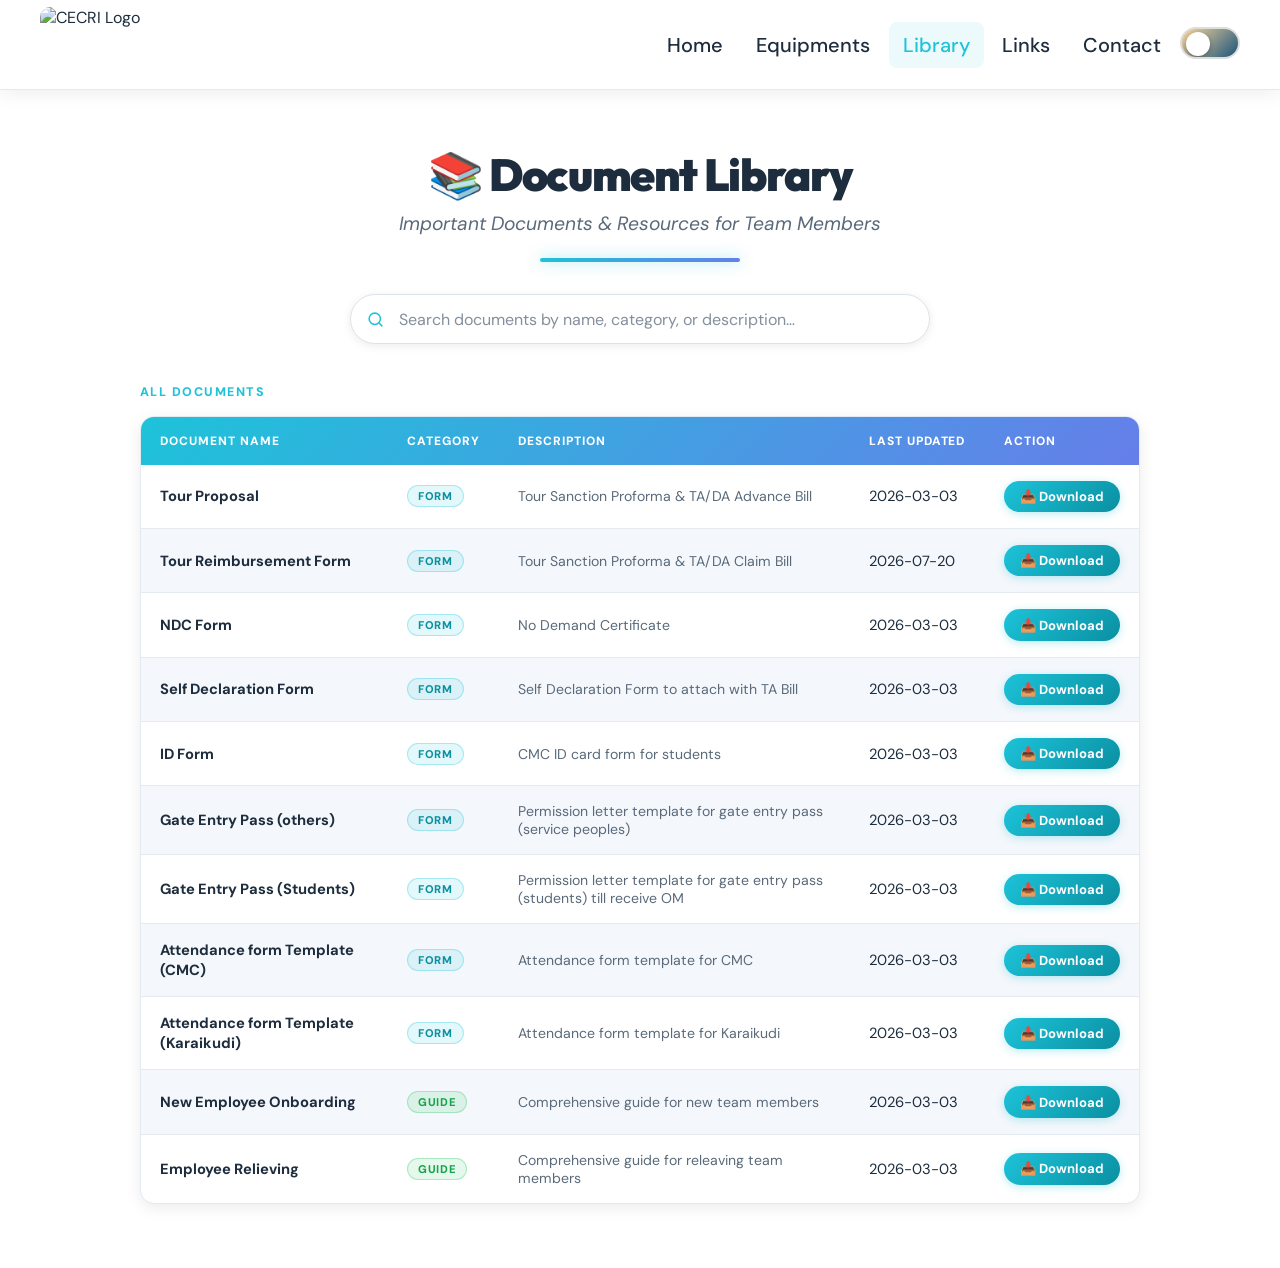
==== library.html @ 06e2d065 "Added TA bill" ====
<!DOCTYPE html>
<html lang="en">
<head>
  <meta charset="UTF-8"/>
  <meta name="viewport" content="width=device-width, initial-scale=1"/>
  <title>Document Library – CSIR-CECRI</title>
  <script>
    (function() {
      try {
        var theme = localStorage.getItem('theme');
        if (theme === 'dark') document.documentElement.setAttribute('data-theme', 'dark');
      } catch(e) {}
    })();
  </script>
  <link rel="preconnect" href="https://fonts.googleapis.com"/>
  <link rel="preconnect" href="https://fonts.gstatic.com" crossorigin/>
  <link href="https://fonts.googleapis.com/css2?family=Outfit:wght@700;800;900&family=Syne:wght@400;600;700;800&family=DM+Sans:ital,opsz,wght@0,9..40,300;0,9..40,400;0,9..40,500;1,9..40,300&display=swap" rel="stylesheet"/>
  <link rel="stylesheet" href="https://cdnjs.cloudflare.com/ajax/libs/font-awesome/6.5.0/css/all.min.css"/>
  <style>
    :root {
      --nav-h: 90px;
      --bg-primary:    #ffffff;
      --bg-secondary:  #f4f7fb;
      --text-primary:  #1e2d3d;
      --text-secondary:#5a6a7a;
      --card-bg:       #ffffff;
      --card-shadow:   rgba(0,0,0,0.08);
      --nav-bg:        rgba(255,255,255,0.92);
      --nav-shadow:    rgba(0,0,0,0.08);
      --input-bg:      #ffffff;
      --input-border:  #dde3ec;
      --border-color:  #e4eaf2;
      --border-radius: 14px;
      --accent:        #1dc3d9;
      --accent-dark:   #0a8fa1;
    }
    [data-theme="dark"] {
      --bg-primary:    #0f1923;
      --bg-secondary:  #141f2e;
      --text-primary:  #e8edf2;
      --text-secondary:#8a9bb0;
      --card-bg:       #1a2a3a;
      --card-shadow:   rgba(0,0,0,0.4);
      --nav-bg:        rgba(20,31,46,0.95);
      --nav-shadow:    rgba(0,0,0,0.5);
      --input-bg:      #1a2a3a;
      --input-border:  #2a3d52;
      --border-color:  #243348;
    }

    *, *::before, *::after { margin:0; padding:0; box-sizing:border-box; }
    html { scroll-behavior:smooth; overflow-x:hidden; }
    body {
      font-family:'DM Sans',Arial,sans-serif;
      background-color:var(--bg-primary);
      color:var(--text-primary);
      transition:background 0.35s ease, color 0.35s ease;
      overflow-x:hidden;
    }

    /* ── NAV ── */
    .nav {
      position:fixed; width:100%; z-index:1000;
      background-color:var(--nav-bg);
      backdrop-filter:blur(14px); -webkit-backdrop-filter:blur(14px);
      box-shadow:0 2px 20px var(--nav-shadow);
      display:flex; align-items:center; justify-content:space-between;
      padding:0 40px; height:var(--nav-h);
      top:0; left:0; border-bottom:1px solid var(--border-color);
    }
    .logo img { max-width:100px; height:75px; display:block; border-radius:10px; }
    .nav_ele { display:flex; align-items:center; }
    .mini_nav { display:flex; align-items:center; gap:0.3rem; list-style:none; margin:0; padding:0; }
    .mini_nav li { list-style-type:none; color:var(--text-primary); font-family:'DM Sans',sans-serif; font-size:20px; font-weight:500; }
    .mini_nav a { color:var(--text-primary); text-decoration:none; display:inline-block; padding:10px 14px; border-radius:8px; transition:background 0.2s; }
    .mini_nav a:hover, .mini_nav a.active { background:rgba(29,195,217,0.08); }
    .mini_nav a:hover li, .mini_nav a.active li { color:var(--accent); }

    .theme-toggle {
      background:linear-gradient(135deg,#ffd89b 0%,#19547b 100%);
      border:2px solid #ddd; border-radius:50px;
      width:60px; height:32px; cursor:pointer;
      position:relative; transition:all 0.4s; padding:0; overflow:hidden; flex-shrink:0;
    }
    .theme-toggle:hover { box-shadow:0 0 15px rgba(102,126,234,0.6); transform:scale(1.05); }
    .theme-toggle i { position:absolute; top:50%; transform:translateY(-50%); font-size:0.9rem; transition:all 0.4s; z-index:1; }
    .theme-toggle i.fa-moon { left:10px; color:#ffd700; opacity:1; }
    .theme-toggle i.fa-sun  { right:10px; color:#fff; opacity:0; }
    [data-theme="dark"] .theme-toggle { background:linear-gradient(135deg,#667eea 0%,#764ba2 100%); border-color:#764ba2; }
    [data-theme="dark"] .theme-toggle i.fa-moon { opacity:0; left:-20px; }
    [data-theme="dark"] .theme-toggle i.fa-sun  { opacity:1; right:10px; color:#ffd700; }
    .theme-toggle::before {
      content:''; position:absolute; width:24px; height:24px; background:white;
      border-radius:50%; top:3px; left:4px;
      transition:all 0.4s cubic-bezier(0.68,-0.55,0.265,1.55);
      box-shadow:0 2px 5px rgba(0,0,0,0.3); z-index:2;
    }
    [data-theme="dark"] .theme-toggle::before { left:calc(100% - 28px); background:#2c3e50; }

    .hamburger { display:none; background:none; border:none; cursor:pointer; padding:10px; z-index:1001; }
    .hamburger span { display:block; width:28px; height:3px; background:var(--text-primary); position:relative; transition:all 0.3s; border-radius:2px; }
    .hamburger span::before, .hamburger span::after { content:''; position:absolute; width:28px; height:3px; background:var(--text-primary); transition:all 0.3s; border-radius:2px; }
    .hamburger span::before { top:-8px; }
    .hamburger span::after  { top:8px; }
    .hamburger.active span             { background:transparent; }
    .hamburger.active span::before     { top:0; transform:rotate(45deg); }
    .hamburger.active span::after      { top:0; transform:rotate(-45deg); }

    /* ── PAGE ── */
    .page {
      min-height:100vh;
      padding:calc(var(--nav-h) + 3.5rem) 2rem 4rem;
      background-image:
        radial-gradient(circle, rgba(29,195,217,0.13) 1px, transparent 1px),
        radial-gradient(ellipse 75% 55% at 15% 25%, rgba(29,195,217,0.11) 0%, transparent 60%),
        radial-gradient(ellipse 55% 50% at 85% 70%, rgba(102,126,234,0.09) 0%, transparent 55%),
        var(--bg-secondary);
      background-size:34px 34px, auto, auto, auto;
    }

    .hero { text-align:center; margin-bottom:2.5rem; }
    .hero h1 {
      font-family:'Outfit','Syne',sans-serif;
      font-size:clamp(1.8rem,4vw,2.8rem); font-weight:900; letter-spacing:-0.03em;
      color:var(--text-primary); margin-bottom:0.5rem;
    }
    .hero p { font-style:italic; color:var(--text-secondary); font-size:clamp(1rem,2vw,1.2rem); margin-bottom:1.4rem; }
    .hero-divider {
      width:min(200px,60%); height:4px;
      background:linear-gradient(90deg,var(--accent),#667eea);
      border-radius:4px; margin:0 auto 2rem;
      box-shadow:0 0 14px rgba(29,195,217,0.5);
    }

    .search-wrap { max-width:580px; margin:0 auto 2.5rem; }
    .search-wrap input {
      width:100%; padding:0.82rem 2rem 0.82rem 3rem;
      border:1.5px solid var(--input-border); border-radius:50px;
      font-family:'DM Sans',sans-serif; font-size:1rem;
      background-color:var(--input-bg); color:var(--text-primary);
      outline:none; box-shadow:0 2px 10px var(--card-shadow);
      transition:border-color 0.3s, box-shadow 0.3s, background 0.35s;
      background-image:url("data:image/svg+xml,%3Csvg xmlns='http://www.w3.org/2000/svg' width='17' height='17' viewBox='0 0 24 24' fill='none' stroke='%231dc3d9' stroke-width='2.2' stroke-linecap='round' stroke-linejoin='round'%3E%3Ccircle cx='11' cy='11' r='8'/%3E%3Cpath d='m21 21-4.35-4.35'/%3E%3C/svg%3E");
      background-repeat:no-repeat; background-position:1rem center;
    }
    .search-wrap input::placeholder { color:var(--text-secondary); opacity:0.75; }
    .search-wrap input:focus { border-color:var(--accent); box-shadow:0 0 0 4px rgba(29,195,217,0.15); }

    .section-label {
      max-width:1000px; margin:0 auto 1rem;
      font-size:0.78rem; font-weight:800; text-transform:uppercase; letter-spacing:0.12em; color:var(--accent);
    }

    /* ── TABLE ── */
    .table-wrap {
      max-width:1000px; margin:0 auto;
      background:var(--card-bg); border:1px solid var(--border-color);
      border-radius:var(--border-radius); overflow:hidden;
      box-shadow:0 4px 16px var(--card-shadow);
      transition:background 0.35s, border-color 0.35s;
    }
    .table-wrap table { width:100%; border-collapse:collapse; }

    thead tr { background:linear-gradient(135deg,var(--accent),#667eea); }
    thead th {
      padding:1rem 1.2rem; text-align:left;
      font-size:0.75rem; font-weight:800; text-transform:uppercase;
      letter-spacing:0.08em; color:#ffffff; white-space:nowrap;
    }

    tbody tr { border-bottom:1px solid var(--border-color); transition:background 0.15s; }
    tbody tr:last-child { border-bottom:none; }
    tbody tr:nth-child(even) { background:var(--bg-secondary); }
    tbody tr:hover { background:rgba(29,195,217,0.05); }
    tbody tr.hidden { display:none; }

    td {
      padding:1rem 1.2rem; font-size:0.92rem;
      vertical-align:middle; color:var(--text-primary);
    }
    .doc-name { font-weight:700; }
    .doc-desc  { color:var(--text-secondary); font-size:0.88rem; }

    .badge {
      display:inline-block; padding:3px 10px; border-radius:20px;
      font-size:0.7rem; font-weight:800; text-transform:uppercase; letter-spacing:0.05em; white-space:nowrap;
    }
    .badge-form  { background:rgba(29,195,217,0.12); color:#0a8fa1; border:1px solid rgba(29,195,217,0.3); }
    .badge-guide  { background:rgba(34,197,94,0.12);  color:#16a34a; border:1px solid rgba(34,197,94,0.3); }
    .badge-manual { background:rgba(234,179,8,0.12);  color:#b45309; border:1px solid rgba(234,179,8,0.3); }
    .badge-policy   { background:rgba(102,126,234,0.12);color:#4f3cc9; border:1px solid rgba(102,126,234,0.3); }
    [data-theme="dark"] .badge-manual  { background:rgba(29,195,217,0.18); color:#1dc3d9; border-color:rgba(29,195,217,0.35); }
    [data-theme="dark"] .badge-policy  { background:rgba(34,197,94,0.18);  color:#4ade80; border-color:rgba(34,197,94,0.35); }
    [data-theme="dark"] .badge-form    { background:rgba(234,179,8,0.18);  color:#fbbf24; border-color:rgba(234,179,8,0.35); }
    [data-theme="dark"] .badge-guide   { background:rgba(102,126,234,0.18);color:#a5b4fc; border-color:rgba(102,126,234,0.35); }

    .dl-btn {
      display:inline-flex; align-items:center; gap:5px;
      padding:0.45rem 1rem; border:none; border-radius:50px;
      background:linear-gradient(135deg,var(--accent),var(--accent-dark));
      color:white; font-family:'DM Sans',sans-serif; font-size:0.82rem; font-weight:700;
      cursor:pointer; white-space:nowrap;
      box-shadow:0 2px 8px rgba(29,195,217,0.3);
      transition:transform 0.2s, box-shadow 0.2s, opacity 0.2s;
    }
    .dl-btn:hover { opacity:0.9; transform:translateY(-1px); box-shadow:0 4px 14px rgba(29,195,217,0.4); }

    /* Mobile card view – hide table, show cards on small screens */
    .mobile-cards { display:none; flex-direction:column; gap:1rem; max-width:1000px; margin:0 auto; }
    .mob-card {
      background:var(--card-bg); border:1px solid var(--border-color);
      border-radius:var(--border-radius); padding:1.2rem 1.4rem;
      box-shadow:0 4px 16px var(--card-shadow);
    }
    .mob-card.hidden { display:none; }
    .mob-card-title { font-family:'Outfit',sans-serif; font-weight:800; font-size:1rem; margin-bottom:0.5rem; }
    .mob-card-meta  { font-size:0.85rem; color:var(--text-secondary); margin-bottom:0.3rem; }
    .mob-card-footer { display:flex; align-items:center; justify-content:space-between; margin-top:0.8rem; flex-wrap:wrap; gap:0.5rem; }

    .no-results {
      text-align:center; padding:3rem 1rem;
      background:var(--card-bg); border:1px solid var(--border-color);
      border-radius:var(--border-radius); max-width:1000px; margin:0 auto; display:none;
    }
    .no-results h3 { font-size:1.1rem; margin-bottom:0.4rem; }
    .no-results p  { color:var(--text-secondary); font-size:0.9rem; }

    /* ── RESPONSIVE ── */
    @media (max-width:768px) {
      .hamburger { display:block; }
      .nav_ele {
        position:fixed; top:var(--nav-h); right:0;
        width:260px; height:calc(100vh - var(--nav-h));
        background-color:rgba(10,20,35,0.95);
        backdrop-filter:blur(12px); -webkit-backdrop-filter:blur(12px);
        flex-direction:column; justify-content:flex-start; align-items:flex-start;
        transform:translateX(100%); transition:transform 0.3s;
        overflow-y:auto; border-left:1px solid rgba(29,195,217,0.15);
      }
      .nav_ele.open { transform:translateX(0); }
      .mini_nav { flex-direction:column; width:100%; gap:0; align-items:flex-start; }
      .mini_nav a { color:white; padding:16px 22px; width:100%; display:block; border-radius:0; border-bottom:1px solid rgba(255,255,255,0.06); }
      .mini_nav li { color:white; font-size:16px; }
      .theme-toggle { margin:16px 22px; }
      .nav { padding:0 20px; }
      .page { padding:calc(var(--nav-h) + 2rem) 1.2rem 3rem; }

      /* switch to card layout on mobile */
      .table-wrap { display:none; }
      .mobile-cards { display:flex; }
    }
    @media (max-width:480px) {
      :root { --nav-h:70px; }
      .nav { height:70px; padding:0 15px; }
      .logo img { max-width:75px; height:42px; }
    }
    @media (max-width:360px) {
      :root { --nav-h:65px; }
      .nav { height:65px; padding:0 12px; }
      .logo img { max-width:65px; height:38px; }
    }
  </style>
</head>
<body>

<div class="nav">
  <div class="logo">
    <img src="assets/images/logo.jpeg" alt="CECRI Logo"/>
  </div>
  <div class="hamburger" onclick="toggleMenu(event)"><span></span></div>
  <div class="nav_ele" id="navMenu">
    <ul class="mini_nav">
      <a href="index.html"><li>Home</li></a>
      <a href="index.html#catalog"><li>Equipments</li></a>
      <a href="library.html" class="active"><li>Library</li></a>
      <a href="links.html"><li>Links</li></a>
      <a href="index.html#contact"><li>Contact</li></a>
      <li>
        <button class="theme-toggle" onclick="toggleTheme()" id="themeToggle">
          <i class="fas fa-moon" id="themeIcon"></i>
        </button>
      </li>
    </ul>
  </div>
</div>

<div class="page">
  <div class="hero">
    <h1>📚 Document Library</h1>
    <p>Important Documents &amp; Resources for Team Members</p>
    <div class="hero-divider"></div>
    <div class="search-wrap">
      <input type="text" id="searchInput" placeholder="Search documents by name, category, or description…"/>
    </div>
  </div>

  <div class="section-label">All Documents</div>

  <!-- Desktop Table -->
  <div class="table-wrap" id="tableWrap">
    <table id="docTable">
      <thead>
        <tr>
          <th>Document Name</th>
          <th>Category</th>
          <th>Description</th>
          <th>Last Updated</th>
          <th>Action</th>
        </tr>
      </thead>
      <tbody>
        <tr>
          <td class="doc-name">Tour Proposal</td>
          <td><span class="badge badge-form">Form</span></td>
          <td class="doc-desc">Tour Sanction Proforma & TA/DA Advance Bill</td>
          <td>2026-03-03</td>
          <td><button class="dl-btn" onclick="location.href='assets/forms/Tour Proposal form.pdf'">📥 Download</button></td>
        </tr>

        <tr>
          <td class="doc-name">Tour Reimbursement Form</td>
          <td><span class="badge badge-form">Form</span></td>
          <td class="doc-desc">Tour Sanction Proforma & TA/DA Claim Bill</td>
          <td>2026-07-20</td>
          <td><button class="dl-btn" onclick="location.href='assets/forms/T.A-Bill.doc'">📥 Download</button></td>
        </tr>

        <tr>
          <td class="doc-name">NDC Form</td>
          <td><span class="badge badge-form">Form</span></td>
          <td class="doc-desc">No Demand Certificate</td>
          <td>2026-03-03</td>
          <td><button class="dl-btn" onclick="location.href='assets/forms/NDC form.pdf'">📥 Download</button></td>
        </tr>
        <tr>
          <td class="doc-name">Self Declaration Form</td>
          <td><span class="badge badge-form">Form</span></td>
          <td class="doc-desc">Self Declaration Form to attach with TA Bill</td>
          <td>2026-03-03</td>
          <td><button class="dl-btn" onclick="location.href='assets/forms/Self Declaration form.pdf'">📥 Download</button></td>
        </tr>

        <tr>
          <td class="doc-name">ID Form</td>
          <td><span class="badge badge-form">Form</span></td>
          <td class="doc-desc"> CMC ID card form for students</td>
          <td>2026-03-03</td>
          <td><button class="dl-btn" onclick="location.href='assets/forms/Id form.pdf'">📥 Download</button></td>
        </tr>

        <tr>
          <td class="doc-name">Gate Entry Pass (others)</td>
          <td><span class="badge badge-form">Form</span></td>
          <td class="doc-desc"> Permission letter template for gate entry pass (service peoples) </td>
          <td>2026-03-03</td>
          <td><button class="dl-btn" onclick="location.href='assets/forms/Noting-gate entry.docx'">📥 Download</button></td>
        </tr>


        <tr>
          <td class="doc-name">Gate Entry Pass (Students)</td>
          <td><span class="badge badge-form">Form</span></td>
          <td class="doc-desc"> Permission letter template for gate entry pass (students) till receive OM </td>
          <td>2026-03-03</td>
          <td><button class="dl-btn" onclick="location.href='assets/forms/Student gate pass.docx'">📥 Download</button></td>
        </tr>


        <tr>
          <td class="doc-name">Attendance form Template (CMC)</td>
          <td><span class="badge badge-form">Form</span></td>
          <td class="doc-desc"> Attendance form template for CMC </td>
          <td>2026-03-03</td>
          <td><button class="dl-btn" onclick="location.href='assets/forms/Attendance sheet Template (CMC).docx'">📥 Download</button></td>
        </tr>


        <tr>
          <td class="doc-name">Attendance form Template (Karaikudi)</td>
          <td><span class="badge badge-form">Form</span></td>
          <td class="doc-desc"> Attendance form template for Karaikudi </td>
          <td>2026-03-03</td>
          <td><button class="dl-btn" onclick="location.href='assets/forms/Attendance sheet template (karaikudi).docx'">📥 Download</button></td>
        </tr>

        <tr>
          <td class="doc-name">New Employee Onboarding</td>
          <td><span class="badge badge-guide">Guide</span></td>
          <td class="doc-desc">Comprehensive guide for new team members</td>
          <td>2026-03-03</td>
          <td><button class="dl-btn" onclick="location.href='assets/guides/onboarding-guide.pdf'">📥 Download</button></td>
        </tr>

        <tr>
          <td class="doc-name">Employee Relieving</td>
          <td><span class="badge badge-guide">Guide</span></td>
          <td class="doc-desc">Comprehensive guide for releaving team members</td>
          <td>2026-03-03</td>
          <td><button class="dl-btn" onclick="location.href='assets/forms/Process Involved in Getting NDC certificate.docx'">📥 Download</button></td>
        </tr>


      </tbody> 
    </table>
  </div>

  <!-- Mobile Cards (shown on small screens) -->
  <div class="mobile-cards" id="mobileCards">
    <div class="mob-card" data-search="Tour Proposal Form Tour Sanction Proforma & TA/DA Advance Bill 2026-03-03">
      <div class="mob-card-title">Tour Proposal</div>
      <div class="mob-card-meta">📅 2026-03-03 &nbsp;·&nbsp; Tour Sanction Proforma & TA/DA Advance Bill</div>
      <div class="mob-card-footer">
        <span class="badge badge-form">Form</span>
        <button class="dl-btn" onclick="location.href='assets/forms/Tour proposal form.pdf'">📥 Download</button>
      </div>
    </div>

      <div class="mobile-cards" id="mobileCards">
    <div class="mob-card" data-search="Tour Reimbursement Form Tour Sanction Proforma & TA/DA Claim Bill 2026-07-20">
      <div class="mob-card-title">Tour Reimbursement Form</div>
      <div class="mob-card-meta">📅 2026-07-20 &nbsp;·&nbsp; Tour Sanction Proforma & TA/DA Claim Bill</div>
      <div class="mob-card-footer">
        <span class="badge badge-form">Form</span>
        <button class="dl-btn" onclick="location.href='assets/forms/T.A-Bill.doc'">📥 Download</button>
      </div>
    </div>


    <div class="mob-card" data-search="NDC Form policy workplace safety guidelines and procedures 2026-03-03">
      <div class="mob-card-title">NDC Form</div>
      <div class="mob-card-meta">📅 2026-03-03 &nbsp;·&nbsp; No Demand Certificate</div>
      <div class="mob-card-footer">
        <span class="badge badge-form">Form</span>
        <button class="dl-btn" onclick="location.href='assets/forms/NDC form.pdf'">📥 Download</button>
      </div>
    </div>

        <div class="mob-card" data-search="Self Declaration Form Self Declaration Form to attach with TA Bill 2026-03-03">
      <div class="mob-card-title">Self Declaration Form</div>
      <div class="mob-card-meta">📅 2026-03-03 &nbsp;·&nbsp; Self Declaration Form to attach with TA Bill</div>
      <div class="mob-card-footer">
        <span class="badge badge-form">Form</span>
        <button class="dl-btn" onclick="location.href='assets/forms/Self Declaration form.pdf'">📥 Download</button>
      </div>
    </div>


        <div class="mob-card" data-search="ID Form CMC ID card form for students 2026-03-03">
      <div class="mob-card-title">ID Form</div>
      <div class="mob-card-meta">📅 2026-03-03 &nbsp;·&nbsp;  CMC ID card form for students</div>
      <div class="mob-card-footer">
        <span class="badge badge-form">Form</span>
        <button class="dl-btn" onclick="location.href='assets/forms/Id form.pdf'">📥 Download</button>
      </div>
    </div>

    
    
      <div class="mob-card" data-search="Permission letter template for gate entry pass (service people) 2026-03-03">
      <div class="mob-card-title">Gate Entry Pass (others)</div>
      <div class="mob-card-meta">📅 2026-03-03 &nbsp;·&nbsp; Permission letter template for gate entry pass (service peoples)</div>
      <div class="mob-card-footer">
        <span class="badge badge-form">Form</span>
        <button class="dl-btn" onclick="location.href='assets/forms/Noting-gate entry.docx'">📥 Download</button>
      </div>
    </div>

    
      <div class="mob-card" data-search="Gate Entry Pass (Students) Permission letter template for gate entry pass (students) till receive OM 2026-03-03">
      <div class="mob-card-title">Gate Entry Pass (Students)</div>
      <div class="mob-card-meta">📅 2026-03-03 &nbsp;·&nbsp; Permission letter template for gate entry pass (students) till receive OM</div>
      <div class="mob-card-footer">
        <span class="badge badge-form">Form</span>
        <button class="dl-btn" onclick="location.href='assets/forms/Student gate pass.docx'">📥 Download</button>
      </div>
    </div>

        <div class="mob-card" data-search="Attendance form Template (CMC) CMC 2026-03-03">
      <div class="mob-card-title">Attendance form Template (CMC)</div>
      <div class="mob-card-meta">📅 2026-03-03 &nbsp;·&nbsp; Attendance form template for CMC </div>
      <div class="mob-card-footer">
        <span class="badge badge-form">Form</span>
        <button class="dl-btn" onclick="location.href='assets/forms/Attendance sheet Template (CMC).docx'">📥 Download</button>
      </div>
    </div>


     <div class="mob-card" data-search="Attendance form template for Karaikudi 2026-03-03">
      <div class="mob-card-title">Attendance form Template (Karaikudi)</div>
      <div class="mob-card-meta">📅 2026-03-03 &nbsp;·&nbsp; Attendance form template for Karaikudi </div>
      <div class="mob-card-footer">
        <span class="badge badge-form">Form</span>
        <button class="dl-btn" onclick="location.href='assets/forms/Attendance sheet template (karaikudi).docx'">📥 Download</button>
      </div>
    </div>

    <div class="mob-card" data-search="new employee onboarding guide comprehensive guide for new team members 2024-11-01">
      <div class="mob-card-title">New Employee Onboarding</div>
      <div class="mob-card-meta">📅 2026-03-03 &nbsp;·&nbsp; Comprehensive guide for new team members</div>
      <div class="mob-card-footer">
        <span class="badge badge-guide">Guide</span>
        <button class="dl-btn" onclick="location.href='assets/forms/Process Involved in Getting NDC certificate.docx'">📥 Download</button>
      </div>
    </div>


        <div class="mob-card" data-search="Employee Relieving Comprehensive guide for releaving team members 2024-11-01">
      <div class="mob-card-title">Employee Relieving</div>
      <div class="mob-card-meta">📅 2026-03-03 &nbsp;·&nbsp; Comprehensive guide for releaving team members </div>
      <div class="mob-card-footer">
        <span class="badge badge-guide">Guide</span>
        <button class="dl-btn" onclick="location.href='assets/forms/Process Involved in Getting NDC certificate.docx'">📥 Download</button>
      </div>
    </div>
  </div>

  <div class="no-results" id="noResults">
    <h3>No documents found</h3>
    <p>Try adjusting your search terms</p>
  </div>
</div>

<script>
  // ── HAMBURGER ──
  function toggleMenu(event) {
    event.stopPropagation();
    document.getElementById('navMenu').classList.toggle('open');
    document.querySelector('.hamburger').classList.toggle('active');
  }
  document.querySelectorAll('.mini_nav a').forEach(function(link) {
    link.addEventListener('click', function() {
      document.getElementById('navMenu').classList.remove('open');
      document.querySelector('.hamburger').classList.remove('active');
    });
  });
  document.addEventListener('click', function(event) {
    const navMenu = document.getElementById('navMenu');
    const hamburger = document.querySelector('.hamburger');
    if (navMenu.classList.contains('open') && !navMenu.contains(event.target) && !hamburger.contains(event.target)) {
      navMenu.classList.remove('open');
      hamburger.classList.remove('active');
    }
  });
  window.addEventListener('resize', function() {
    if (window.innerWidth > 768) {
      document.getElementById('navMenu').classList.remove('open');
      document.querySelector('.hamburger').classList.remove('active');
    }
  });

  // ── THEME ──
  function toggleTheme() {
    const html = document.documentElement;
    const icon = document.getElementById('themeIcon');
    const isDark = html.getAttribute('data-theme') === 'dark';
    if (isDark) {
      html.removeAttribute('data-theme');
      if (icon) icon.className = 'fas fa-moon';
      localStorage.setItem('theme', 'light');
    } else {
      html.setAttribute('data-theme', 'dark');
      if (icon) icon.className = 'fas fa-sun';
      localStorage.setItem('theme', 'dark');
    }
  }
  document.addEventListener('DOMContentLoaded', function() {
    const icon = document.getElementById('themeIcon');
    if (localStorage.getItem('theme') === 'dark') { if (icon) icon.className = 'fas fa-sun'; }
    else { if (icon) icon.className = 'fas fa-moon'; }
  });

  // ── SEARCH (works for both table rows and mobile cards) ──
  const searchInput  = document.getElementById('searchInput');
  const tableRows    = document.querySelectorAll('#docTable tbody tr');
  const mobileCards  = document.querySelectorAll('.mob-card');
  const tableWrap    = document.getElementById('tableWrap');
  const mobileWrap   = document.getElementById('mobileCards');
  const noResults    = document.getElementById('noResults');

  searchInput.addEventListener('input', function() {
    const q = this.value.toLowerCase().trim();
    let visibleT = 0, visibleM = 0;

    tableRows.forEach(function(row) {
      const match = row.textContent.toLowerCase().includes(q);
      row.classList.toggle('hidden', !match);
      if (match) visibleT++;
    });
    mobileCards.forEach(function(card) {
      const match = (card.dataset.search + ' ' + card.textContent).toLowerCase().includes(q);
      card.classList.toggle('hidden', !match);
      if (match) visibleM++;
    });

    const isMobile = window.innerWidth <= 768;
    const visible  = isMobile ? visibleM : visibleT;
    const empty    = visible === 0 && q !== '';

    noResults.style.display = empty ? 'block' : 'none';
    if (!isMobile) tableWrap.style.display  = empty ? 'none' : 'block';
    if (isMobile)  mobileWrap.style.display = empty ? 'none' : 'flex';
  });
</script>
</body>
</html>
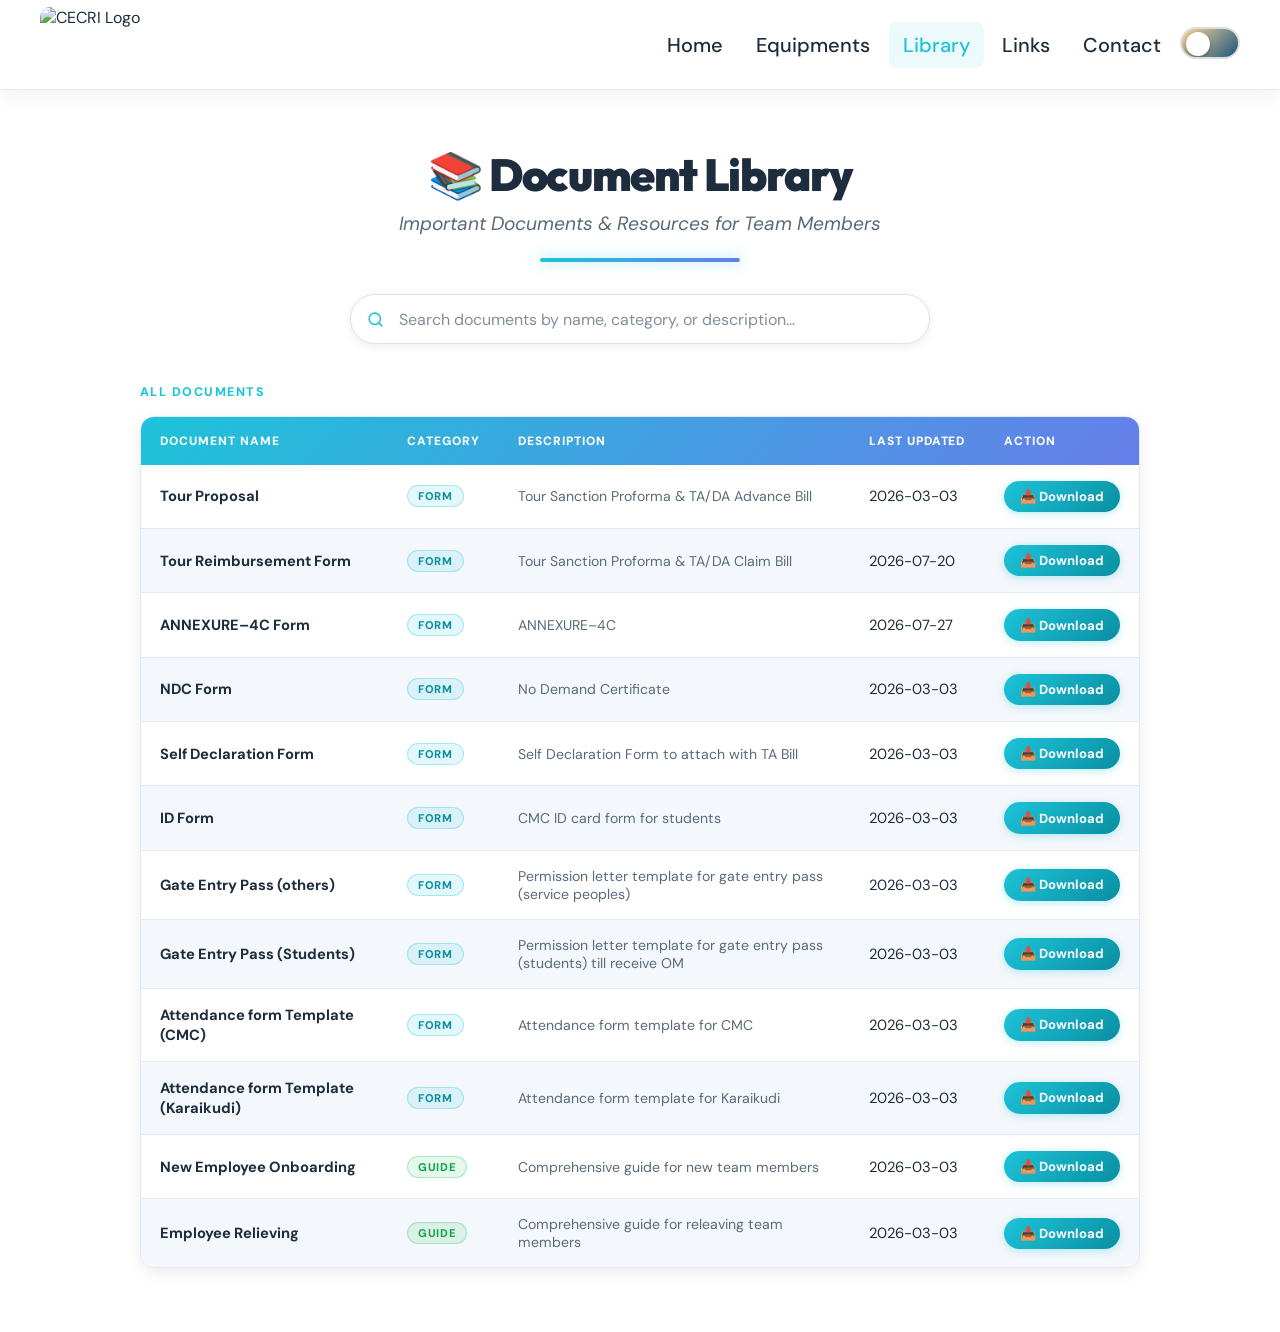
==== commit 4e2c88c7: "new update" ====
--- a/library.html
+++ b/library.html
@@ -325,6 +325,14 @@
           <td><button class="dl-btn" onclick="location.href='assets/forms/T.A-Bill.doc'">📥 Download</button></td>
         </tr>
 
+          <tr>
+          <td class="doc-name">ANNEXURE–4C Form</td>
+          <td><span class="badge badge-form">Form</span></td>
+          <td class="doc-desc">ANNEXURE–4C</td>
+          <td>2026-07-27</td>
+          <td><button class="dl-btn" onclick="location.href='assets/forms/ANNEXURE–4C.doc'">📥 Download</button></td>
+        </tr>
+
         <tr>
           <td class="doc-name">NDC Form</td>
           <td><span class="badge badge-form">Form</span></td>
@@ -422,6 +430,16 @@
       <div class="mob-card-footer">
         <span class="badge badge-form">Form</span>
         <button class="dl-btn" onclick="location.href='assets/forms/T.A-Bill.doc'">📥 Download</button>
+      </div>
+    </div>
+
+          <div class="mobile-cards" id="mobileCards">
+    <div class="mob-card" data-search="ANNEXURE–4C form 2026-07-27">
+      <div class="mob-card-title">ANNEXURE–4C form</div>
+      <div class="mob-card-meta">📅 2026-07-27 &nbsp;·&nbsp; ANNEXURE–4C form</div>
+      <div class="mob-card-footer">
+        <span class="badge badge-form">Form</span>
+        <button class="dl-btn" onclick="location.href='assets/forms/ANNEXURE–4C.doc'">📥 Download</button>
       </div>
     </div>
 
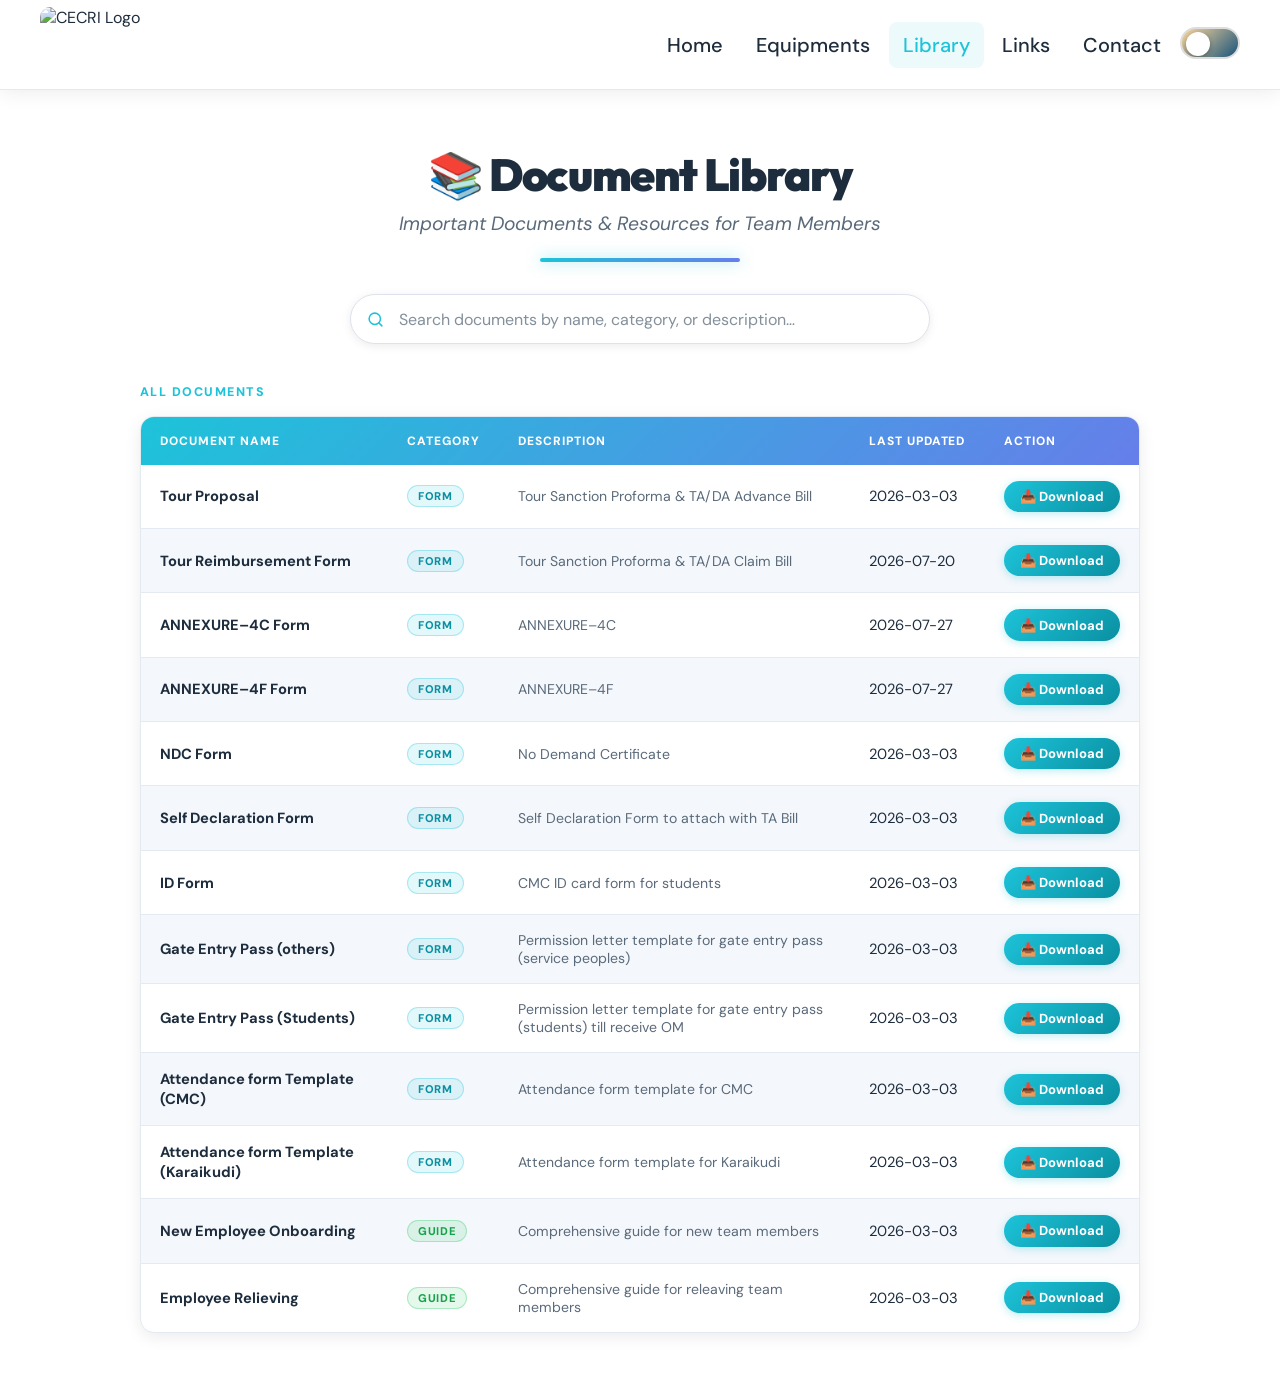
==== commit d9bdb583: "forms update" ====
--- a/library.html
+++ b/library.html
@@ -333,6 +333,15 @@
           <td><button class="dl-btn" onclick="location.href='assets/forms/ANNEXURE–4C.doc'">📥 Download</button></td>
         </tr>
 
+
+          <tr>
+          <td class="doc-name">ANNEXURE–4F Form</td>
+          <td><span class="badge badge-form">Form</span></td>
+          <td class="doc-desc">ANNEXURE–4F</td>
+          <td>2026-07-27</td>
+          <td><button class="dl-btn" onclick="location.href='assets/forms/ANNEXURE–4F.doc'">📥 Download</button></td>
+        </tr>
+
         <tr>
           <td class="doc-name">NDC Form</td>
           <td><span class="badge badge-form">Form</span></td>
@@ -440,6 +449,17 @@
       <div class="mob-card-footer">
         <span class="badge badge-form">Form</span>
         <button class="dl-btn" onclick="location.href='assets/forms/ANNEXURE–4C.doc'">📥 Download</button>
+      </div>
+    </div>
+
+
+    <div class="mobile-cards" id="mobileCards">
+    <div class="mob-card" data-search="ANNEXURE–4F form 2026-07-27">
+      <div class="mob-card-title">ANNEXURE–4F form</div>
+      <div class="mob-card-meta">📅 2026-07-27 &nbsp;·&nbsp; ANNEXURE–4F form</div>
+      <div class="mob-card-footer">
+        <span class="badge badge-form">Form</span>
+        <button class="dl-btn" onclick="location.href='assets/forms/ANNEXURE–4F.doc'">📥 Download</button>
       </div>
     </div>
 
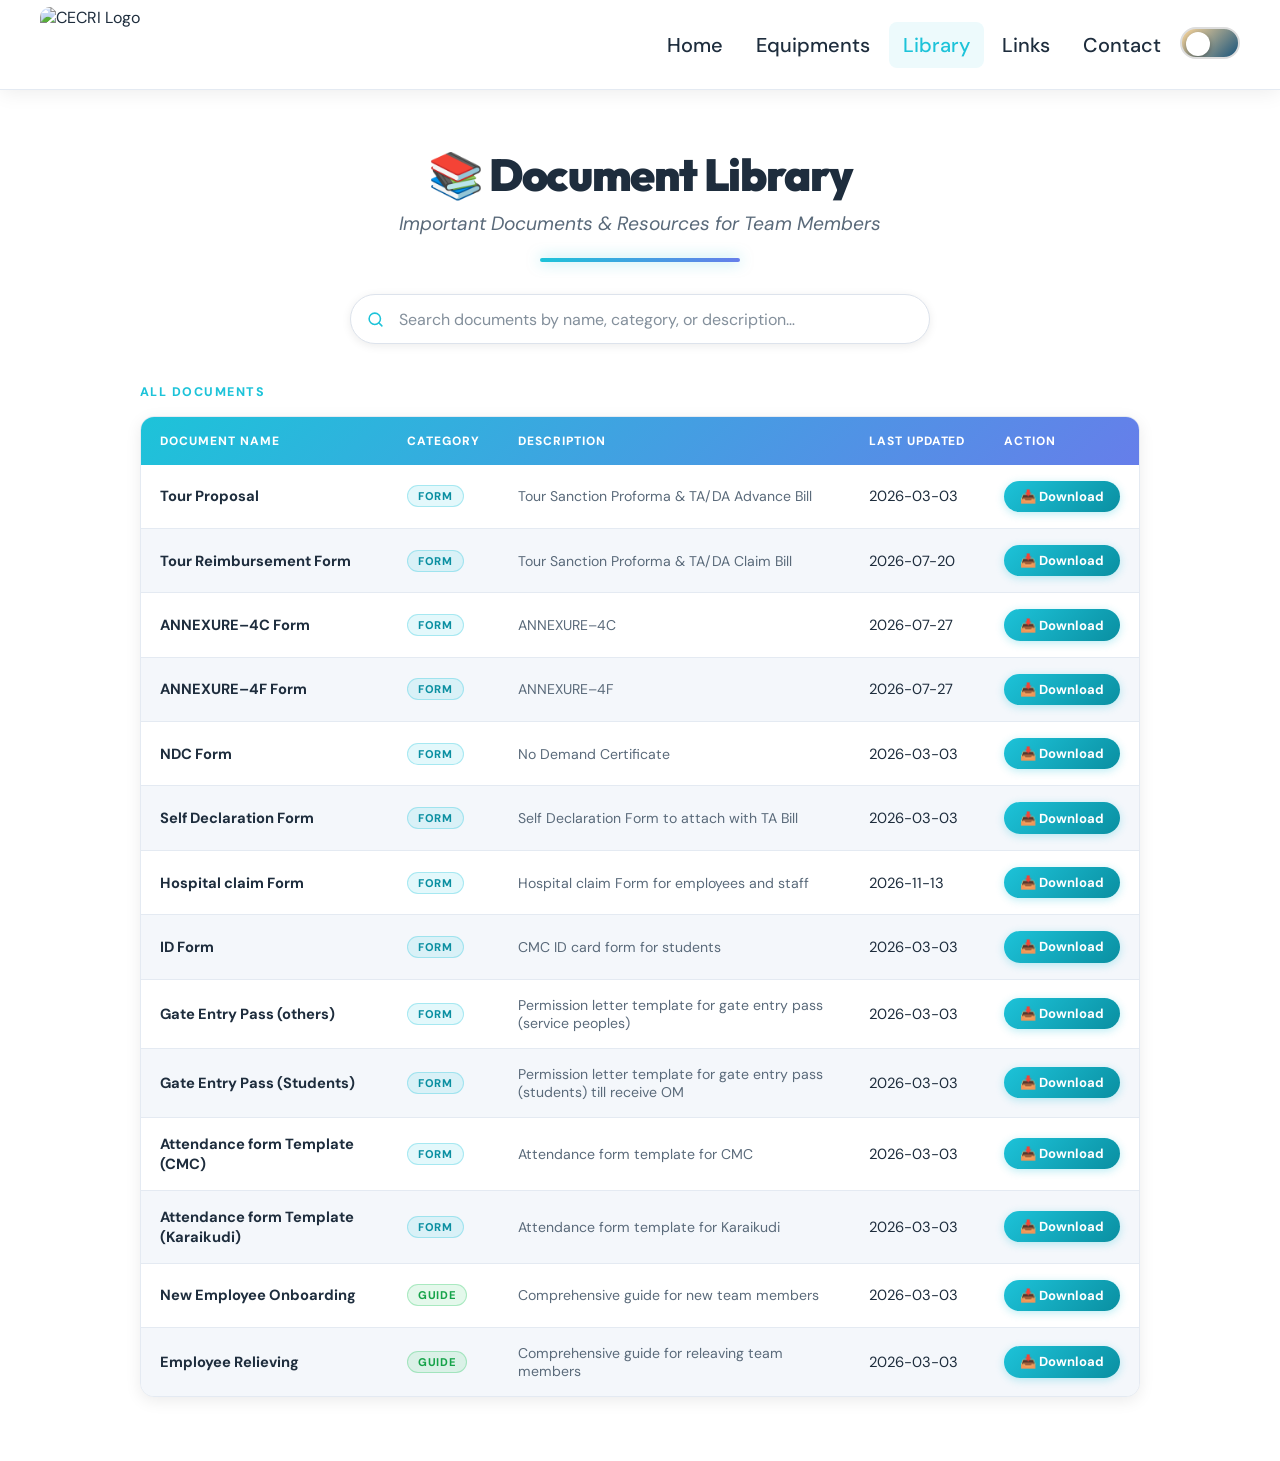
==== commit 404b94c6: "uploaded hospital form" ====
--- a/library.html
+++ b/library.html
@@ -339,7 +339,7 @@
           <td><span class="badge badge-form">Form</span></td>
           <td class="doc-desc">ANNEXURE–4F</td>
           <td>2026-07-27</td>
-          <td><button class="dl-btn" onclick="location.href='assets/forms/ANNEXURE–4F.doc'">📥 Download</button></td>
+          <td><button class="dl-btn" onclick="location.href='assets/forms/ANNEXURE–4F.docx'">📥 Download</button></td>
         </tr>
 
         <tr>
@@ -355,6 +355,14 @@
           <td class="doc-desc">Self Declaration Form to attach with TA Bill</td>
           <td>2026-03-03</td>
           <td><button class="dl-btn" onclick="location.href='assets/forms/Self Declaration form.pdf'">📥 Download</button></td>
+        </tr> 
+
+          <tr>
+          <td class="doc-name">Hospital claim Form</td>
+          <td><span class="badge badge-form">Form</span></td>
+          <td class="doc-desc">Hospital claim Form for employees and staff</td>
+          <td>2026-11-13</td>
+          <td><button class="dl-btn" onclick="location.href='assets/forms/HOSPITAL_CLAIM_ Form.docx'">📥 Download</button></td>
         </tr>
 
         <tr>
@@ -459,7 +467,7 @@
       <div class="mob-card-meta">📅 2026-07-27 &nbsp;·&nbsp; ANNEXURE–4F form</div>
       <div class="mob-card-footer">
         <span class="badge badge-form">Form</span>
-        <button class="dl-btn" onclick="location.href='assets/forms/ANNEXURE–4F.doc'">📥 Download</button>
+        <button class="dl-btn" onclick="location.href='assets/forms/ANNEXURE–4F.docx'">📥 Download</button>
       </div>
     </div>
 
